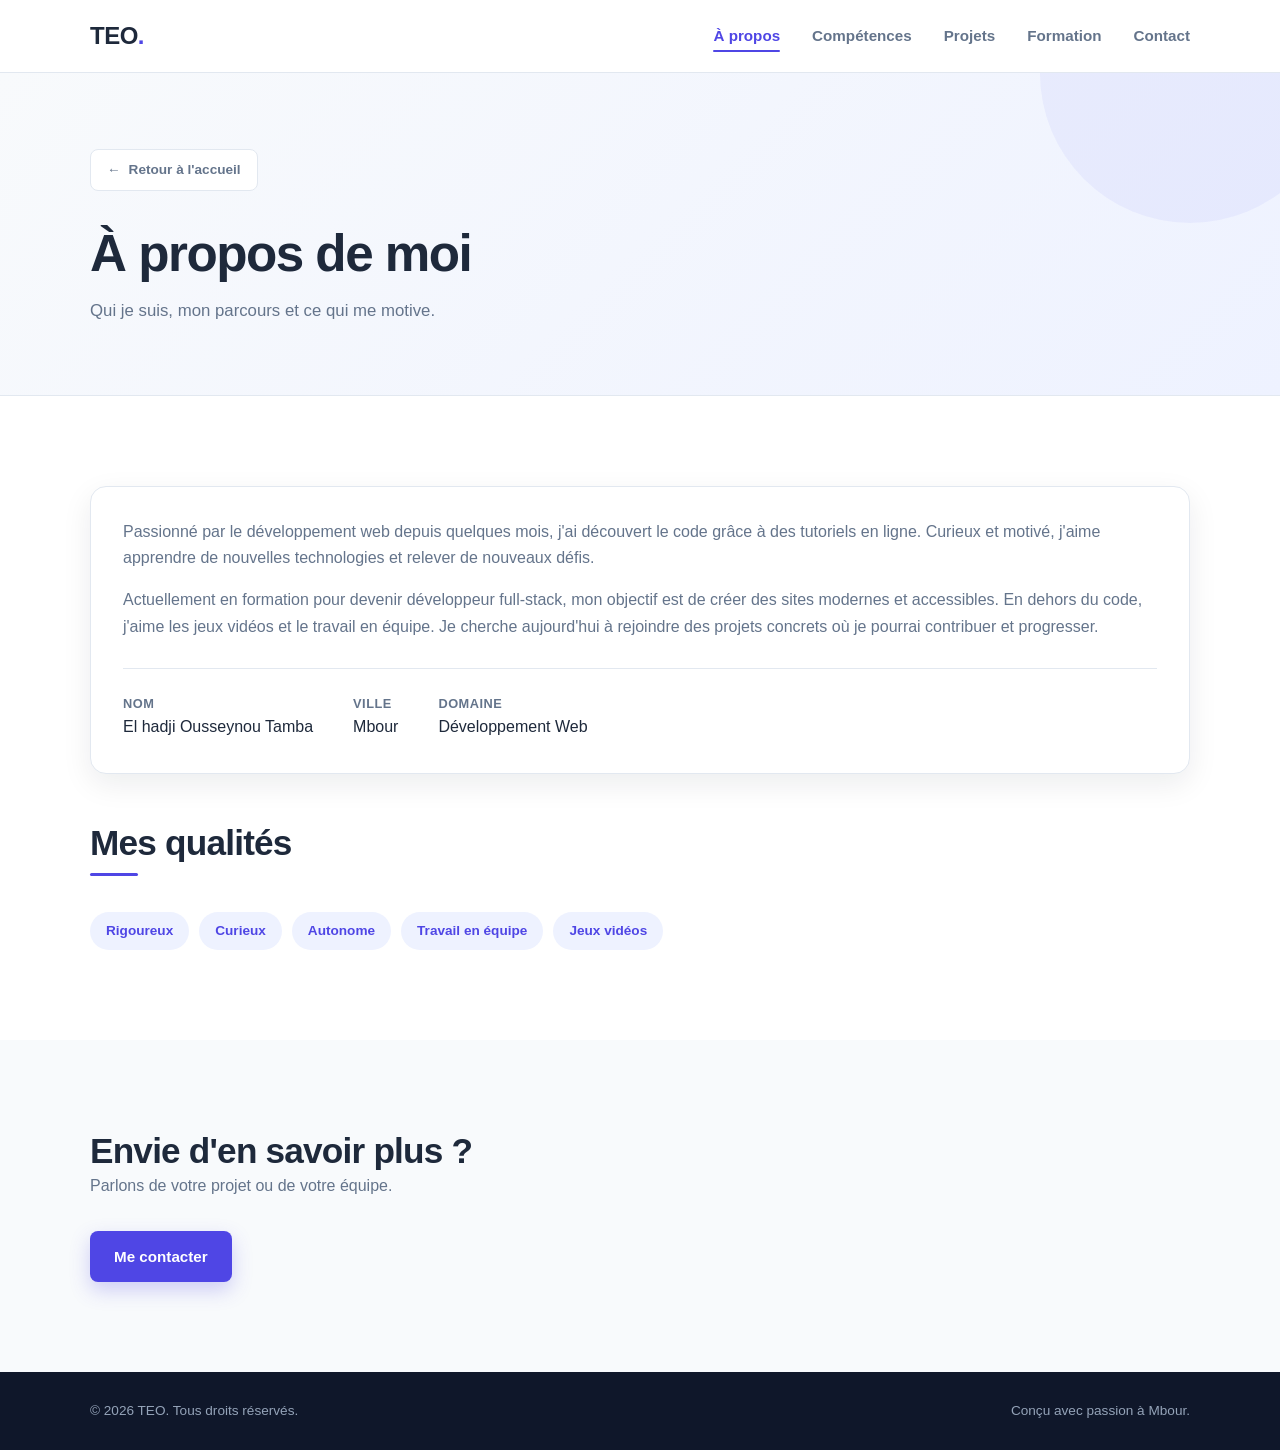
==== apropos.html @ 7d9fabd2 "Add files via upload" ====
<!DOCTYPE html>
<html lang="fr">
<head>
    <meta charset="UTF-8">
    <meta name="viewport" content="width=device-width, initial-scale=1.0">
    <meta name="description" content="Découvrez qui est El hadji Ousseynou Tamba, développeur web full-stack à Mbour.">
    <title>À propos | El hadji Ousseynou Tamba</title>
    <link rel="stylesheet" href="style.css">
</head>
<body>

    <!-- EN-TÊTE : logo + menu de navigation -->
    <header class="site-header">
        <nav class="navbar container" aria-label="Navigation principale">
            <a href="index.html" class="logo" aria-label="Retour à l'accueil">TEO<span>.</span></a>
            <button class="menu-toggle" aria-label="Ouvrir le menu" aria-expanded="false" aria-controls="menu-principal">
                <span></span><span></span><span></span>
            </button>
            <ul class="menu" id="menu-principal">
                <li><a href="apropos.html" class="actif" aria-current="page">À propos</a></li>
                <li><a href="competences.html">Compétences</a></li>
                <li><a href="projets.html">Projets</a></li>
                <li><a href="formation.html">Formation</a></li>
                <li><a href="contact.html">Contact</a></li>
            </ul>
        </nav>
    </header>

    <main>
        <!-- BANNIÈRE DE PAGE : titre + bouton retour à l'accueil -->
        <section class="page-hero">
            <div class="container">
                <a href="index.html" class="btn-retour">
                    <span aria-hidden="true">&larr;</span> Retour à l'accueil
                </a>
                <h1>À propos de moi</h1>
                <p>Qui je suis, mon parcours et ce qui me motive.</p>
            </div>
        </section>

        <!-- SECTION : présentation, informations et qualités -->
        <section class="section">
            <div class="container">
                <div class="carte carte-apropos">
                    <p>
                        Passionné par le développement web depuis quelques mois, j'ai découvert
                        le code grâce à des tutoriels en ligne. Curieux et motivé, j'aime
                        apprendre de nouvelles technologies et relever de nouveaux défis.
                    </p>
                    <p>
                        Actuellement en formation pour devenir développeur full-stack,
                        mon objectif est de créer des sites modernes et accessibles.
                        En dehors du code, j'aime les jeux vidéos et le travail en équipe.
                        Je cherche aujourd'hui à rejoindre des projets concrets où je
                        pourrai contribuer et progresser.
                    </p>
                    <ul class="faits">
                        <li><strong>Nom</strong> El hadji Ousseynou Tamba</li>
                        <li><strong>Ville</strong> Mbour</li>
                        <li><strong>Domaine</strong> Développement Web</li>
                    </ul>
                </div>

                <header class="section-header section-header-interne">
                    <h2>Mes qualités</h2>
                </header>
                <div class="tags">
                    <span class="tag">Rigoureux</span>
                    <span class="tag">Curieux</span>
                    <span class="tag">Autonome</span>
                    <span class="tag">Travail en équipe</span>
                    <span class="tag">Jeux vidéos</span>
                </div>
            </div>
        </section>

        <!-- SECTION : appel au contact -->
        <section class="section section-clair">
            <div class="container section-contact">
                <h2>Envie d'en savoir plus ?</h2>
                <p class="contact-intro">Parlons de votre projet ou de votre équipe.</p>
                <a href="contact.html" class="btn btn-primaire">Me contacter</a>
            </div>
        </section>
    </main>

    <!-- PIED DE PAGE -->
    <footer class="site-footer">
        <div class="container footer-content">
            <p>&copy; 2026 TEO. Tous droits réservés.</p>
            <p>Conçu avec passion à Mbour.</p>
        </div>
    </footer>

    <!-- SCRIPT : ouverture / fermeture du menu sur mobile -->
    <script>
        const toggle = document.querySelector('.menu-toggle');
        const menu = document.querySelector('.menu');
        toggle.addEventListener('click', () => {
            const ouvert = menu.classList.toggle('ouvert');
            toggle.setAttribute('aria-expanded', ouvert);
        });
        menu.querySelectorAll('a').forEach(lien => {
            lien.addEventListener('click', () => {
                menu.classList.remove('ouvert');
                toggle.setAttribute('aria-expanded', 'false');
            });
        });
    </script>
</body>
</html>
---- style.css ----
/* ============================================================
   1. VARIABLES ET COULEURS
   Modifiez les couleurs ici pour changer tout le site d'un coup.
   ============================================================ */
:root {
    --primaire: #4f46e5;
    --primaire-clair: #6366f1;
    --primaire-pale: #eef2ff;
    --fond: #ffffff;
    --fond-clair: #f8fafc;
    --texte: #1e293b;
    --texte-doux: #64748b;
    --bordure: #e2e8f0;
    --ombre: 0 10px 30px rgba(15, 23, 42, 0.08);
    --rayon: 16px;
    --container: 1100px;
}

/* ---------- Réinitialisation et styles de base ---------- */
* {
    box-sizing: border-box;
}

html {
    scroll-behavior: smooth;
}

body {
    margin: 0;
    font-family: "Segoe UI", Roboto, Helvetica, Arial, sans-serif;
    color: var(--texte);
    background: var(--fond);
    line-height: 1.65;
    -webkit-font-smoothing: antialiased;
}

h1, h2, h3 {
    line-height: 1.2;
    margin: 0;
}

a {
    color: var(--primaire);
    text-decoration: none;
    transition: color 0.2s ease;
}

a:hover {
    color: var(--primaire-clair);
}

/* ---------- Conteneur : largeur max du contenu ---------- */
.container {
    width: min(100% - 40px, var(--container));
    margin-inline: auto;
}

/* ============================================================
   2. EN-TÊTE ET NAVIGATION
   La barre reste fixe en haut quand on descend la page.
   ============================================================ */
.site-header {
    position: sticky;
    top: 0;
    z-index: 50;
    background: rgba(255, 255, 255, 0.92);
    backdrop-filter: blur(10px);
    border-bottom: 1px solid var(--bordure);
}

.navbar {
    display: flex;
    align-items: center;
    justify-content: space-between;
    min-height: 72px;
}

.logo {
    font-size: 1.5rem;
    font-weight: 800;
    letter-spacing: -0.5px;
    color: var(--texte);
}

.logo span {
    color: var(--primaire);
}

.menu {
    display: flex;
    align-items: center;
    gap: 32px;
    list-style: none;
    margin: 0;
    padding: 0;
}

.menu a {
    color: var(--texte-doux);
    font-size: 0.95rem;
    font-weight: 600;
}

.menu a:hover,
.menu a.actif {
    color: var(--primaire);
}

.menu a.actif {
    position: relative;
}

.menu a.actif::after {
    content: "";
    position: absolute;
    left: 0;
    right: 0;
    bottom: -8px;
    height: 2px;
    background: var(--primaire);
    border-radius: 2px;
}

.menu-toggle {
    display: none;
    flex-direction: column;
    gap: 5px;
    background: none;
    border: 0;
    cursor: pointer;
    padding: 6px;
}

.menu-toggle span {
    width: 24px;
    height: 2px;
    background: var(--texte);
    border-radius: 2px;
}

/* ============================================================
   3. BANNIÈRE DES PAGES SECONDAIRES
   (À propos, Compétences, Projets, Formation, Contact)
   ============================================================ */
.page-hero {
    position: relative;
    overflow: hidden;
    background: linear-gradient(135deg, #f8fafc 0%, #eef2ff 100%);
    border-bottom: 1px solid var(--bordure);
    padding: 76px 0 70px;
}

.page-hero::after {
    content: "";
    position: absolute;
    width: 300px;
    height: 300px;
    border-radius: 50%;
    background: rgba(79, 70, 229, 0.06);
    top: -150px;
    right: -60px;
}

.page-hero .container {
    position: relative;
    z-index: 1;
}

/* ---------- Bouton "Retour à l'accueil" ---------- */
.btn-retour {
    display: inline-flex;
    align-items: center;
    gap: 8px;
    margin-bottom: 24px;
    padding: 9px 16px;
    background: var(--fond);
    border: 1px solid var(--bordure);
    border-radius: 8px;
    color: var(--texte-doux);
    font-size: 0.85rem;
    font-weight: 600;
    transition: border-color 0.2s ease, color 0.2s ease, transform 0.2s ease;
}

.btn-retour:hover {
    color: var(--primaire);
    border-color: var(--primaire);
    transform: translateX(-3px);
}

.page-hero h1 {
    font-size: clamp(2.2rem, 5vw, 3.2rem);
    letter-spacing: -1.5px;
    margin: 8px 0 12px;
}

.page-hero p {
    color: var(--texte-doux);
    font-size: 1.05rem;
    margin: 0;
    max-width: 600px;
}

/* ============================================================
   4. ACCUEIL / HERO (uniquement index.html)
   ============================================================ */
.hero {
    position: relative;
    overflow: hidden;
    background: linear-gradient(135deg, #f8fafc 0%, #eef2ff 100%);
    padding: 90px 0 100px;
}

.hero::before {
    content: "";
    position: absolute;
    width: 420px;
    height: 420px;
    border-radius: 50%;
    background: rgba(79, 70, 229, 0.07);
    top: -180px;
    right: -100px;
}

.hero::after {
    content: "";
    position: absolute;
    width: 260px;
    height: 260px;
    border-radius: 50%;
    background: rgba(79, 70, 229, 0.05);
    bottom: -140px;
    left: -80px;
}

.hero-content {
    position: relative;
    z-index: 1;
    display: grid;
    grid-template-columns: 1.4fr 1fr;
    align-items: center;
    gap: 60px;
}

.salutation {
    color: var(--primaire);
    font-weight: 700;
    letter-spacing: 1px;
    text-transform: uppercase;
    font-size: 0.85rem;
    margin: 0 0 12px;
}

.hero h1 {
    font-size: clamp(2.5rem, 6vw, 4rem);
    letter-spacing: -2px;
    color: var(--texte);
}

.hero h1 span {
    color: var(--primaire);
}

.hero h2 {
    font-size: clamp(1.2rem, 2.5vw, 1.6rem);
    font-weight: 500;
    color: var(--texte-doux);
    margin: 10px 0 24px;
}

.hero-intro {
    max-width: 560px;
    color: var(--texte-doux);
    margin: 0 0 32px;
}

.hero-actions {
    display: flex;
    flex-wrap: wrap;
    gap: 14px;
}

/* ---------- Boutons principaux et secondaires ---------- */
.btn {
    display: inline-block;
    padding: 13px 24px;
    border-radius: 8px;
    font-weight: 600;
    font-size: 0.95rem;
    transition: transform 0.2s ease, box-shadow 0.2s ease, background 0.2s ease;
}

.btn:hover {
    transform: translateY(-2px);
    color: inherit;
}

.btn-primaire {
    background: var(--primaire);
    color: #fff;
    box-shadow: 0 8px 20px rgba(79, 70, 229, 0.25);
}

.btn-primaire:hover {
    background: var(--primaire-clair);
    color: #fff;
}

.btn-secondaire {
    background: #fff;
    color: var(--texte);
    border: 1px solid var(--bordure);
}

.btn-secondaire:hover {
    border-color: var(--primaire);
    color: var(--primaire);
}

/* ---------- Photo de profil ---------- */
.hero-avatar {
    display: flex;
    flex-direction: column;
    align-items: center;
    gap: 20px;
}

.avatar {
    position: relative;
    width: 240px;
    height: 240px;
    border-radius: 50%;
    background: linear-gradient(135deg, var(--primaire) 0%, #7c3aed 100%);
    display: grid;
    place-items: center;
    box-shadow: 0 20px 50px rgba(79, 70, 229, 0.3);
}

.avatar img {
    width: 100%;
    height: 100%;
    border-radius: 50%;
    object-fit: cover;
    object-position: center top;
}

.avatar-ring {
    position: absolute;
    inset: -14px;
    border: 2px dashed rgba(79, 70, 229, 0.35);
    border-radius: 50%;
}

.localisation {
    display: flex;
    align-items: center;
    gap: 6px;
    color: var(--texte-doux);
    font-size: 0.9rem;
    font-weight: 600;
    margin: 0;
}

.localisation svg {
    fill: var(--primaire);
}

/* ============================================================
   5. SECTIONS COMMUNES (titres, espacements, fonds)
   ============================================================ */
.section {
    padding: 90px 0;
}

.section-clair {
    background: var(--fond-clair);
}

.section-header {
    display: flex;
    align-items: baseline;
    gap: 16px;
    margin-bottom: 36px;
}

.section-numero {
    color: var(--primaire);
    font-weight: 800;
    font-size: 0.9rem;
}

.section-header h2 {
    font-size: clamp(1.7rem, 4vw, 2.2rem);
    letter-spacing: -0.8px;
    position: relative;
    padding-bottom: 12px;
}

.section-header h2::after {
    content: "";
    position: absolute;
    left: 0;
    bottom: 0;
    width: 48px;
    height: 3px;
    background: var(--primaire);
    border-radius: 3px;
}

.section-header-interne {
    margin-top: 48px;
}

.lien-section {
    display: inline-flex;
    align-items: center;
    gap: 8px;
    margin-top: 24px;
    font-weight: 700;
    font-size: 0.9rem;
}

.lien-section span {
    transition: transform 0.2s ease;
}

.lien-section:hover span {
    transform: translateX(4px);
}

.section-contact h2 {
    font-size: clamp(1.7rem, 4vw, 2.2rem);
    letter-spacing: -0.8px;
    margin-bottom: 12px;
}

/* ---------- Cartes : fond blanc, bordure et ombre ---------- */
.carte {
    background: var(--fond);
    border: 1px solid var(--bordure);
    border-radius: var(--rayon);
    padding: 32px;
    box-shadow: var(--ombre);
}

.carte-apropos p {
    color: var(--texte-doux);
    margin: 0 0 16px;
}

.faits {
    list-style: none;
    display: flex;
    flex-wrap: wrap;
    gap: 16px 40px;
    margin: 28px 0 0;
    padding: 24px 0 0;
    border-top: 1px solid var(--bordure);
    color: var(--texte);
}

.faits strong {
    display: block;
    color: var(--texte-doux);
    font-size: 0.8rem;
    text-transform: uppercase;
    letter-spacing: 0.5px;
}

/* ---------- Compétences et barres de niveau ---------- */
.grille-competences {
    display: grid;
    grid-template-columns: repeat(auto-fit, minmax(260px, 1fr));
    gap: 24px;
}

.carte-competence {
    background: var(--fond);
    border: 1px solid var(--bordure);
    border-radius: var(--rayon);
    padding: 28px;
    box-shadow: var(--ombre);
    transition: transform 0.25s ease, box-shadow 0.25s ease;
}

.carte-competence:hover {
    transform: translateY(-6px);
    box-shadow: 0 18px 40px rgba(15, 23, 42, 0.12);
}

.competence-icone {
    width: 52px;
    height: 52px;
    border-radius: 12px;
    background: var(--primaire-pale);
    color: var(--primaire);
    display: grid;
    place-items: center;
    font-weight: 800;
    font-size: 1rem;
    margin-bottom: 18px;
}

.carte-competence h3 {
    font-size: 1.1rem;
    margin-bottom: 8px;
}

.carte-competence p {
    color: var(--texte-doux);
    font-size: 0.9rem;
    margin: 0 0 20px;
}

.barre {
    height: 6px;
    background: var(--bordure);
    border-radius: 6px;
    overflow: hidden;
}

.barre span {
    display: block;
    height: 100%;
    width: var(--niveau);
    background: linear-gradient(90deg, var(--primaire), #8b5cf6);
    border-radius: 6px;
}

/* ---------- Étiquettes (qualités, centres d'intérêt) ---------- */
.tags {
    display: flex;
    flex-wrap: wrap;
    gap: 10px;
    margin-top: 32px;
}

.tag {
    background: var(--primaire-pale);
    color: var(--primaire);
    padding: 8px 16px;
    border-radius: 100px;
    font-size: 0.85rem;
    font-weight: 600;
}

/* ---------- Formation ---------- */
.carte-formation {
    display: flex;
    align-items: center;
    gap: 24px;
}

.formation-icone {
    flex-shrink: 0;
    width: 64px;
    height: 64px;
    border-radius: 14px;
    background: var(--primaire-pale);
    color: var(--primaire);
    display: grid;
    place-items: center;
}

.formation-icone svg {
    fill: currentColor;
}

.carte-formation h3 {
    font-size: 1.2rem;
}

.etablissement {
    color: var(--primaire);
    font-weight: 600;
    margin: 6px 0 2px;
}

.annee {
    color: var(--texte-doux);
    font-size: 0.9rem;
    margin: 0;
}

/* ---------- Projets : cartes avec aperçu ---------- */
.grille-projets {
    display: grid;
    grid-template-columns: repeat(auto-fit, minmax(min(100%, 320px), 1fr));
    gap: 24px;
}

.carte-projet {
    overflow: hidden;
    padding: 0;
    transition: transform 0.25s ease, box-shadow 0.25s ease;
}

.carte-projet:hover {
    transform: translateY(-6px);
    box-shadow: 0 18px 40px rgba(15, 23, 42, 0.12);
}

.projet-visuel {
    background: var(--primaire-pale);
}

.projet-visuel img {
    width: 100%;
    height: auto;
    display: block;
}

.projet-corps {
    padding: 26px;
}

.projet-tag {
    color: var(--primaire);
    font-size: 0.75rem;
    font-weight: 700;
    text-transform: uppercase;
    letter-spacing: 1px;
}

.projet-corps h3 {
    font-size: 1.2rem;
    margin: 8px 0;
}

.projet-corps p {
    color: var(--texte-doux);
    font-size: 0.9rem;
    margin: 0;
}

.projet-corps .btn {
    margin-top: 22px;
}

/* ---------- Bloc objectif ---------- */
.objectif {
    margin-top: 24px;
    background: linear-gradient(135deg, var(--primaire) 0%, #7c3aed 100%);
    border: 0;
    color: #fff;
    display: flex;
    align-items: center;
    gap: 24px;
}

.objectif-label {
    font-size: 0.75rem;
    font-weight: 700;
    text-transform: uppercase;
    letter-spacing: 1px;
    padding: 6px 12px;
    background: rgba(255, 255, 255, 0.18);
    border-radius: 6px;
    white-space: nowrap;
}

.objectif p {
    margin: 0;
    font-size: 1.05rem;
    font-weight: 500;
}

/* ---------- Contact ---------- */
.contact-intro {
    color: var(--texte-doux);
    max-width: 600px;
    margin: -12px 0 32px;
}

.grille-contact {
    display: grid;
    grid-template-columns: repeat(auto-fit, minmax(260px, 1fr));
    gap: 20px;
}

.carte-contact {
    display: flex;
    align-items: center;
    gap: 16px;
    background: var(--fond);
    border: 1px solid var(--bordure);
    border-radius: var(--rayon);
    padding: 22px;
    box-shadow: var(--ombre);
    transition: transform 0.2s ease, border-color 0.2s ease;
}

.carte-contact:hover {
    transform: translateY(-4px);
    border-color: var(--primaire);
    color: var(--texte);
}

.contact-icone {
    flex-shrink: 0;
    width: 48px;
    height: 48px;
    border-radius: 12px;
    background: var(--primaire-pale);
    color: var(--primaire);
    display: grid;
    place-items: center;
}

.contact-icone svg {
    fill: currentColor;
}

.carte-contact strong,
.carte-contact small {
    display: block;
}

.carte-contact strong {
    font-size: 0.95rem;
}

.carte-contact small {
    color: var(--texte-doux);
    font-size: 0.8rem;
    word-break: break-all;
}

/* ============================================================
   6. PIED DE PAGE
   ============================================================ */
.site-footer {
    background: #0f172a;
    color: #94a3b8;
    padding: 28px 0;
    font-size: 0.85rem;
}

.footer-content {
    display: flex;
    justify-content: space-between;
    flex-wrap: wrap;
    gap: 10px;
}

.site-footer p {
    margin: 0;
}

/* ============================================================
   7. RESPENSIVE : tablettes et téléphones
   Ces règles écrasent les précédentes sur les petits écrans.
   ============================================================ */
@media (max-width: 820px) {
    .hero-content {
        grid-template-columns: 1fr;
        text-align: center;
        gap: 44px;
    }

    .hero-intro {
        margin-inline: auto;
    }

    .hero-actions {
        justify-content: center;
    }

    .menu-toggle {
        display: flex;
    }

    .menu {
        position: absolute;
        top: 100%;
        left: 0;
        right: 0;
        background: var(--fond);
        border-bottom: 1px solid var(--bordure);
        flex-direction: column;
        gap: 0;
        padding: 0 20px;
        max-height: 0;
        overflow: hidden;
        transition: max-height 0.3s ease, padding 0.3s ease;
    }

    .menu.ouvert {
        max-height: 320px;
        padding: 10px 20px 20px;
    }

    .menu a {
        display: block;
        padding: 12px 0;
    }
}

/* ---------- Petits écrans (téléphones) ---------- */
@media (max-width: 560px) {
    .section {
        padding: 64px 0;
    }

    .hero {
        padding: 64px 0 72px;
    }

    .page-hero {
        padding: 56px 0 52px;
    }

    .avatar {
        width: 190px;
        height: 190px;
    }

    .carte,
    .carte-competence {
        padding: 24px;
    }

    .objectif {
        flex-direction: column;
        align-items: flex-start;
        gap: 14px;
    }
}

@media (prefers-reduced-motion: reduce) {
    html {
        scroll-behavior: auto;
    }

    * {
        transition: none !important;
    }
}
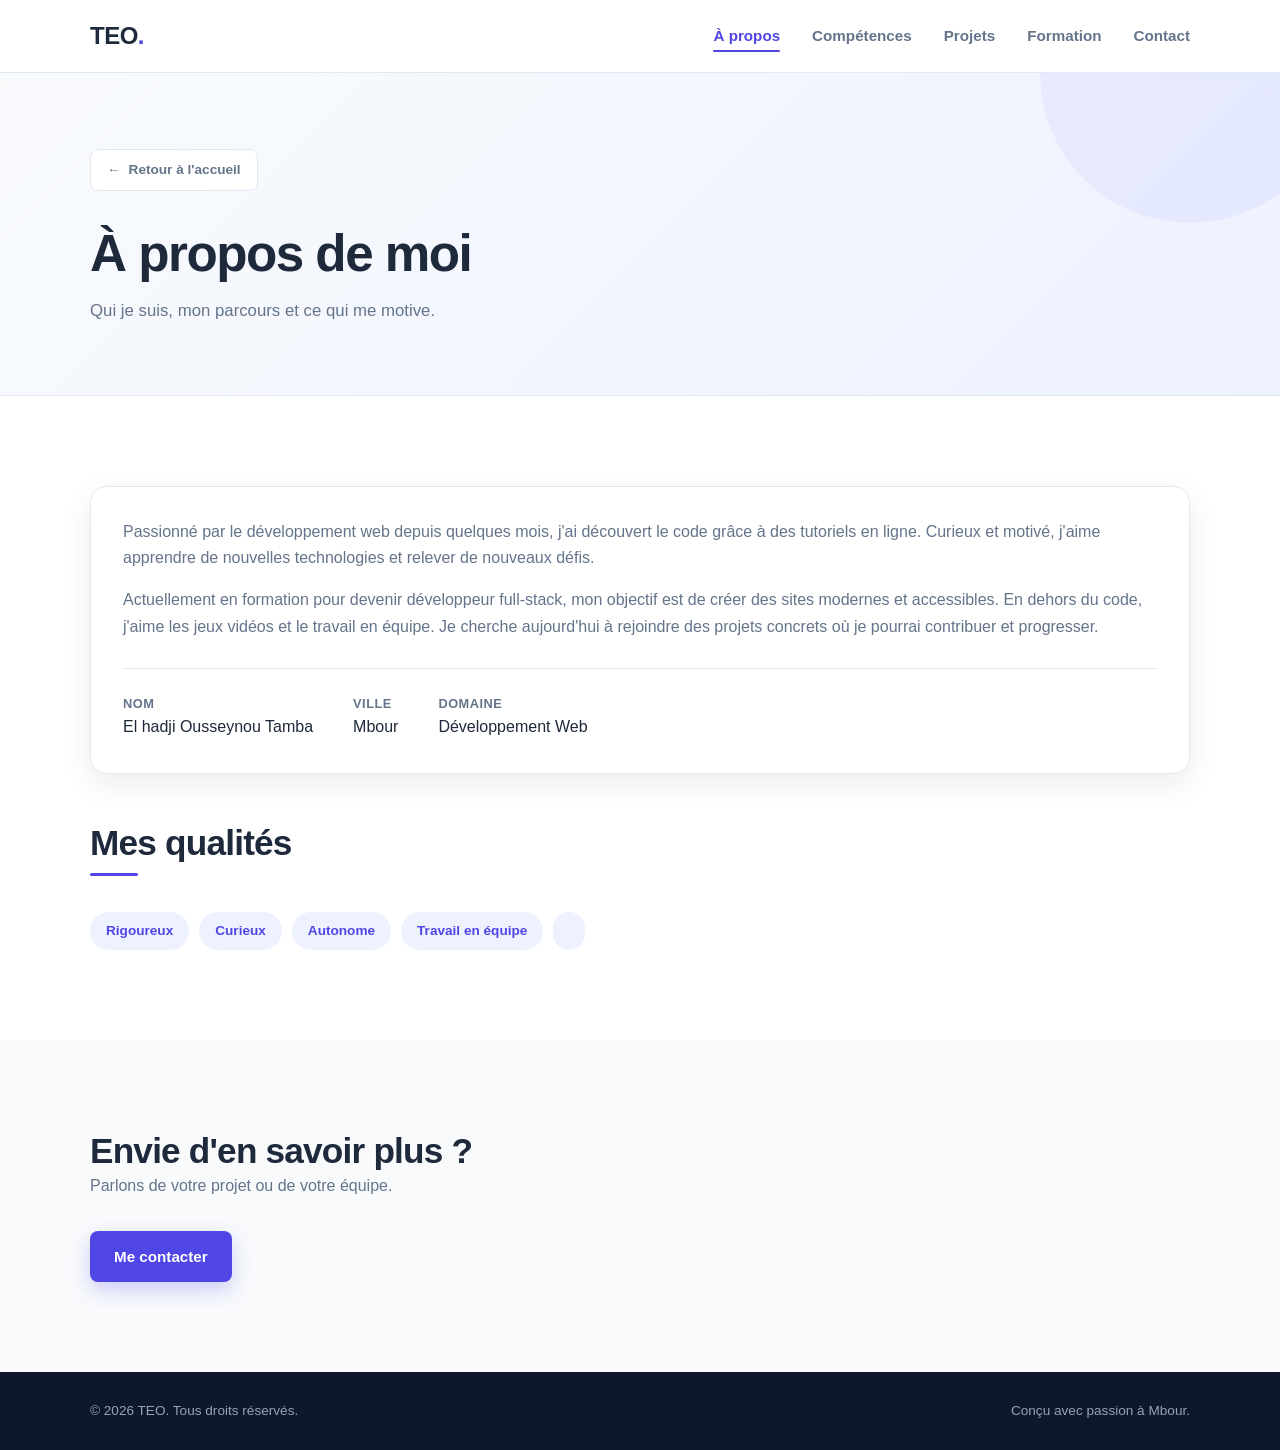
==== commit 4005d065: "mise à jour" ====
--- a/apropos.html
+++ b/apropos.html
@@ -69,7 +69,7 @@
                     <span class="tag">Curieux</span>
                     <span class="tag">Autonome</span>
                     <span class="tag">Travail en équipe</span>
-                    <span class="tag">Jeux vidéos</span>
+                    <span class="tag"></span>
                 </div>
             </div>
         </section>
--- a/style.css
+++ b/style.css
@@ -499,6 +499,13 @@
     font-weight: 800;
     font-size: 1rem;
     margin-bottom: 18px;
+    overflow: hidden;
+}
+
+.competence-icone img {
+    width: 100%;
+    height: 100%;
+    object-fit: contain;
 }
 
 .carte-competence h3 {
@@ -584,15 +591,16 @@
 
 /* ---------- Projets : cartes avec aperçu ---------- */
 .grille-projets {
-    display: grid;
-    grid-template-columns: repeat(auto-fit, minmax(min(100%, 320px), 1fr));
-    gap: 24px;
+  display: grid;
+  grid-template-columns: repeat(auto-fill, minmax(280px, 320px));
+  gap: 24px;
+  justify-content: start;
 }
 
 .carte-projet {
-    overflow: hidden;
-    padding: 0;
-    transition: transform 0.25s ease, box-shadow 0.25s ease;
+  display: flex;
+  flex-direction: column;
+  overflow: hidden; 
 }
 
 .carte-projet:hover {
@@ -601,17 +609,26 @@
 }
 
 .projet-visuel {
-    background: var(--primaire-pale);
+     width: 100%;
+  aspect-ratio: 4 / 5;
+  overflow: hidden;
+  background: var(--primaire-pale);
 }
 
 .projet-visuel img {
-    width: 100%;
-    height: auto;
-    display: block;
+   width: 100%;
+  height: 100%;
+  border-radius: 5px;
+  object-fit: cover;
+  object-position: top center;
+  display: block;
 }
 
 .projet-corps {
-    padding: 26px;
+    display: flex;
+  flex-direction: column;
+  flex: 1;
+  padding: 20px;
 }
 
 .projet-tag {
@@ -634,7 +651,8 @@
 }
 
 .projet-corps .btn {
-    margin-top: 22px;
+   margin-top: auto;        
+  align-self: flex-start;
 }
 
 /* ---------- Bloc objectif ---------- */
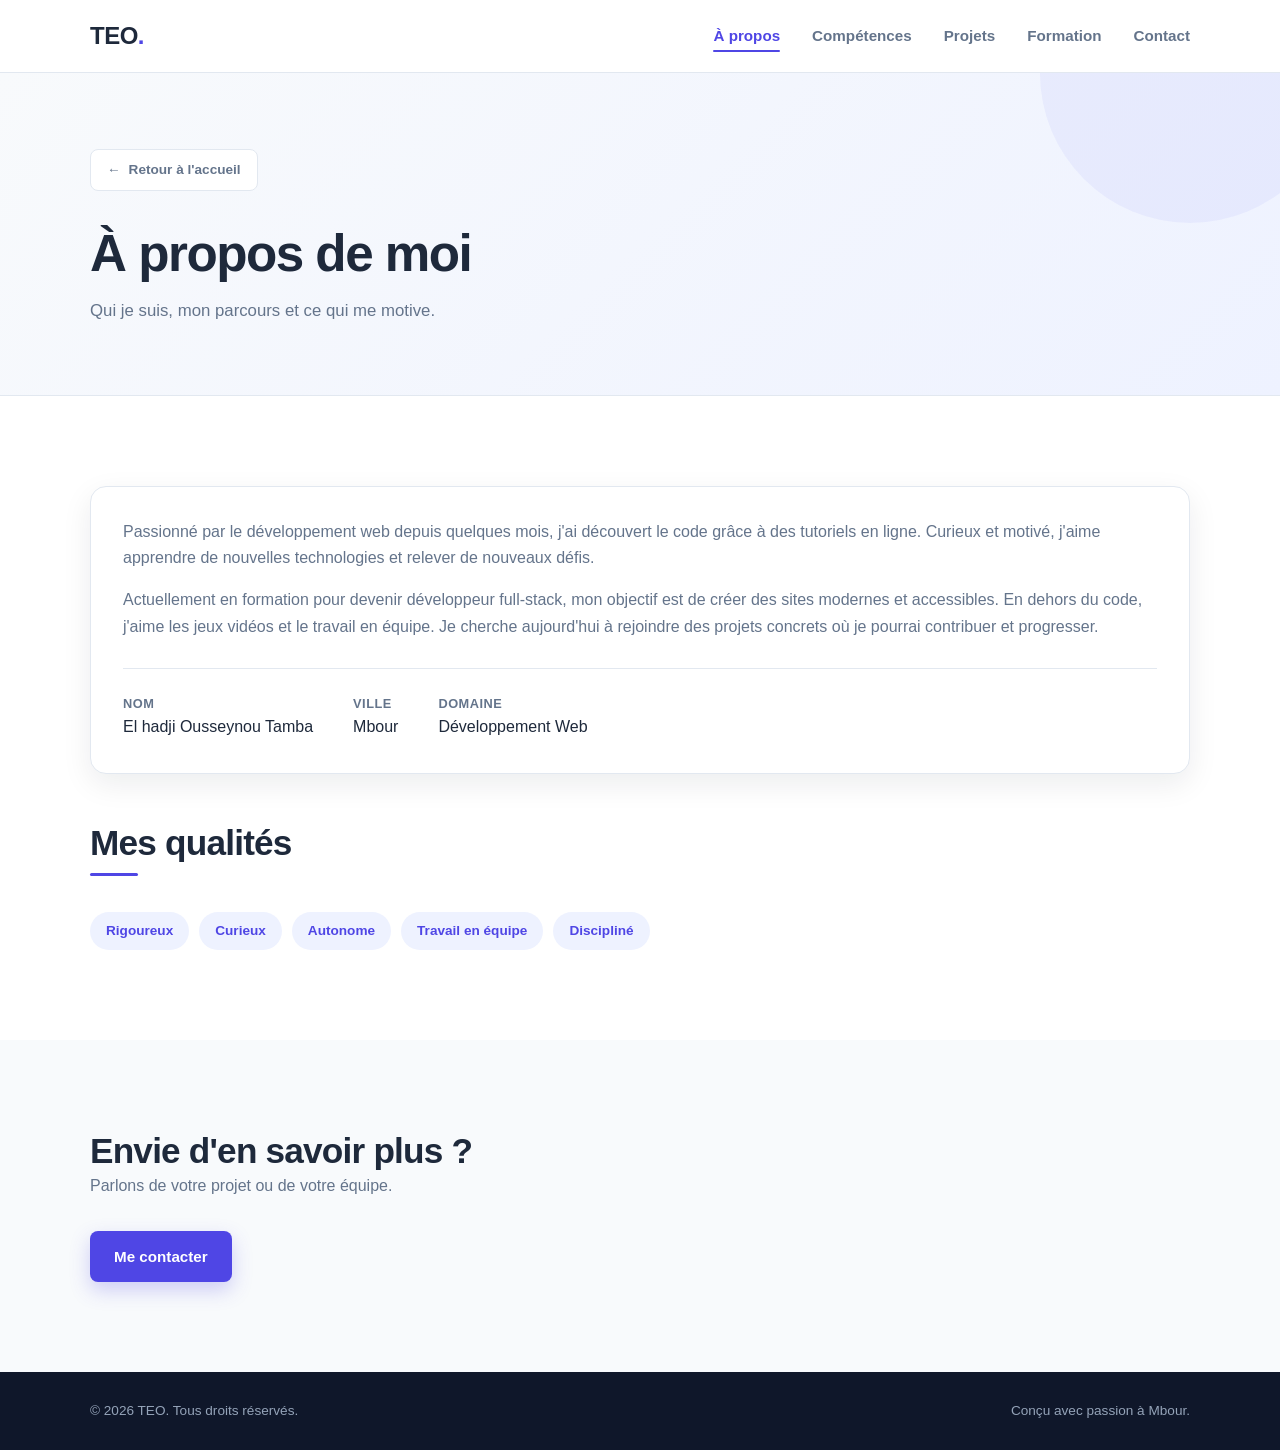
==== commit 11c264fe: "mise à jour" ====
--- a/apropos.html
+++ b/apropos.html
@@ -69,7 +69,7 @@
                     <span class="tag">Curieux</span>
                     <span class="tag">Autonome</span>
                     <span class="tag">Travail en équipe</span>
-                    <span class="tag"></span>
+                    <span class="tag">Discipliné</span>
                 </div>
             </div>
         </section>
